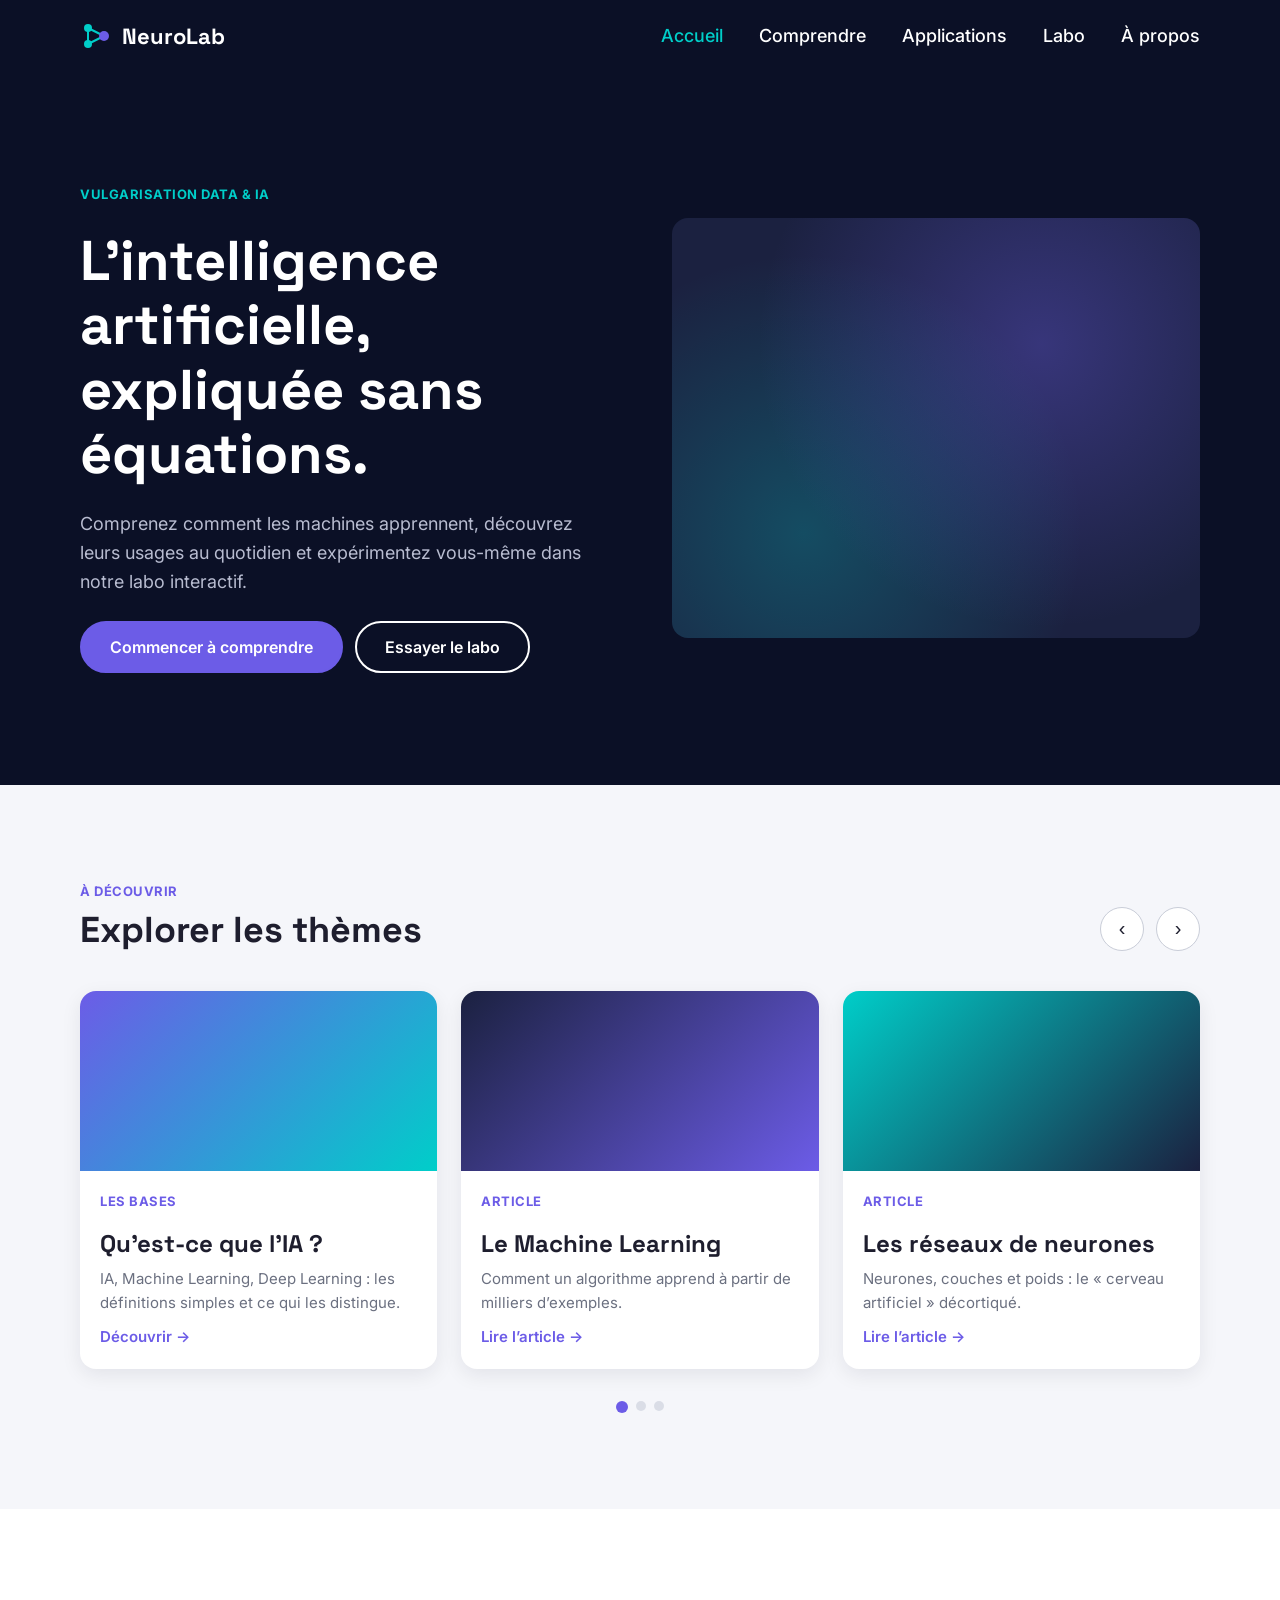
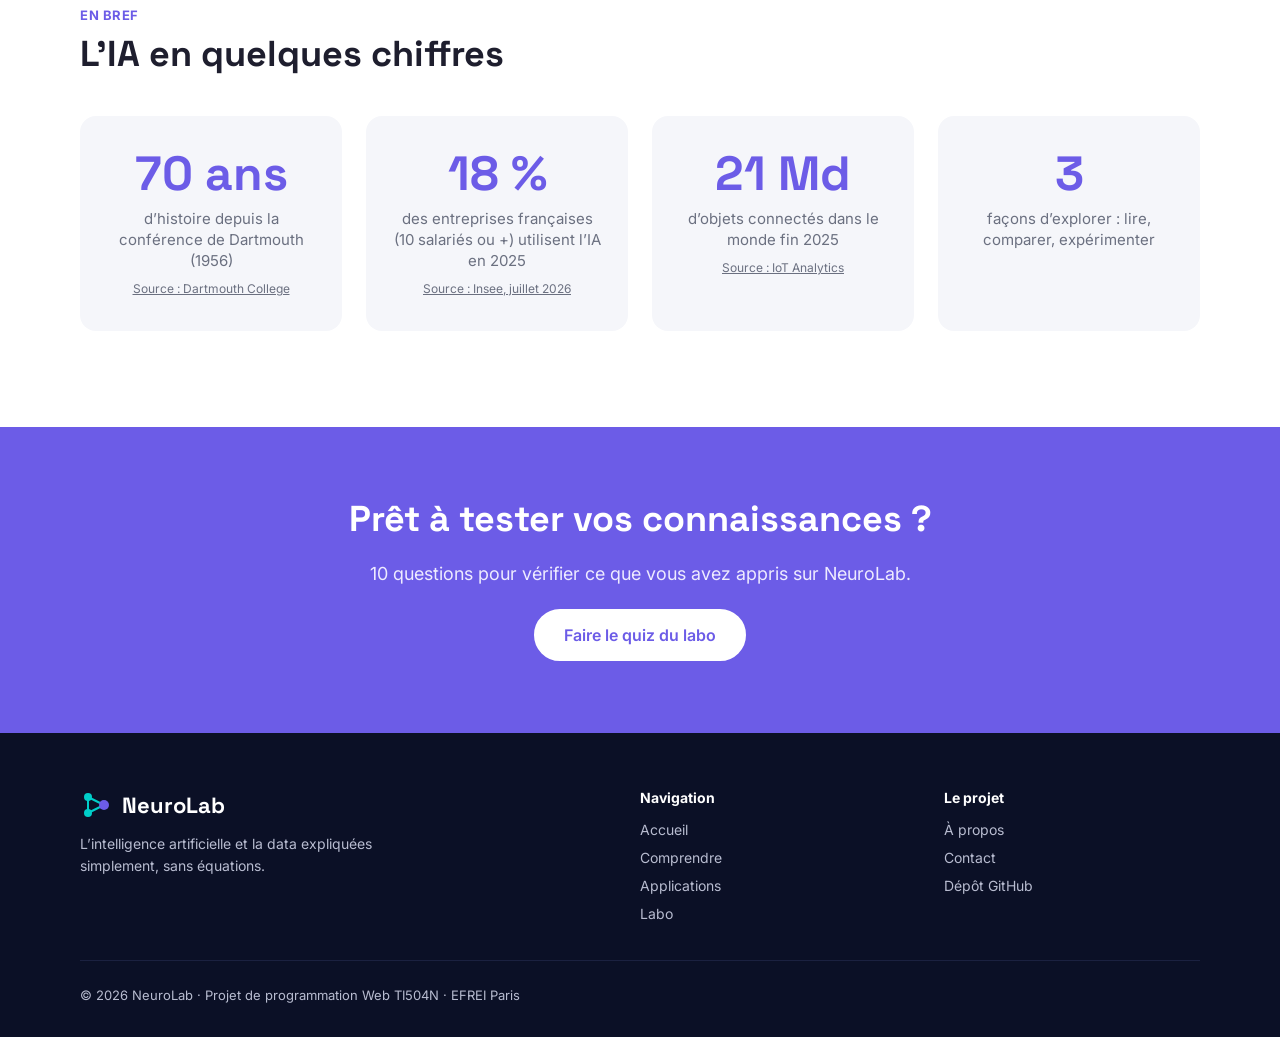
==== index.html @ 2bb8e19d "Place les fichiers de la base commune à la racine du projet" ====
<!DOCTYPE html>
<html lang="fr">
<head>
  <meta charset="UTF-8">
  <!-- Viewport : indispensable pour que les media queries fonctionnent sur mobile -->
  <meta name="viewport" content="width=device-width, initial-scale=1">
  <meta name="description" content="NeuroLab : la data et l'intelligence artificielle expliquées simplement, avec un labo interactif.">
  <title>NeuroLab — L'IA expliquée sans équations</title>

  <!-- Polices de la charte (Google Fonts) -->
  <link rel="preconnect" href="https://fonts.googleapis.com">
  <link rel="preconnect" href="https://fonts.gstatic.com" crossorigin>
  <link rel="stylesheet" href="https://fonts.googleapis.com/css2?family=Inter:wght@400;500;600;700&amp;family=Space+Grotesk:wght@700&amp;display=swap">

  <link rel="stylesheet" href="css/style.css">
  <!-- defer : le script attend la fin de la lecture du HTML (étape 3 de l'énoncé) -->
  <script src="js/main.js" defer></script>
</head>
<body>

  <!-- ================= EN-TÊTE (identique sur toutes les pages) ================= -->
  <header class="site-header">
    <div class="container site-header__inner">
      <a class="logo" href="index.html">
        <svg width="32" height="32" viewBox="0 0 32 32" aria-hidden="true">
          <path d="M8 8L24 16M8 24L24 16M8 8V24" stroke="#00CEC9" stroke-width="2"/>
          <circle cx="8" cy="8" r="4" fill="#00CEC9"/>
          <circle cx="8" cy="24" r="4" fill="#00CEC9"/>
          <circle cx="24" cy="16" r="5" fill="#6C5CE7"/>
        </svg>
        NeuroLab
      </a>

      <nav class="nav" aria-label="Navigation principale">
        <button class="nav__toggle" type="button" aria-expanded="false" aria-controls="menu" aria-label="Ouvrir le menu">
          <span class="nav__toggle-bar"></span>
          <span class="nav__toggle-bar"></span>
          <span class="nav__toggle-bar"></span>
        </button>
        <ul class="nav__list" id="menu">
          <li><a class="nav__link nav__link--active" href="index.html" aria-current="page">Accueil</a></li>
          <li><a class="nav__link" href="pages/comprendre.html">Comprendre</a></li>
          <li><a class="nav__link" href="pages/applications.html">Applications</a></li>
          <li><a class="nav__link" href="pages/labo.html">Labo</a></li>
          <li><a class="nav__link" href="pages/a-propos.html">À propos</a></li>
        </ul>
      </nav>
    </div>
  </header>

  <main>

    <!-- ================= HERO ================= -->
    <section class="hero">
      <div class="container hero__inner">
        <div class="hero__text">
          <p class="eyebrow">Vulgarisation data &amp; IA</p>
          <h1>L’intelligence artificielle, expliquée sans équations.</h1>
          <p class="hero__lead">
            Comprenez comment les machines apprennent, découvrez leurs usages au quotidien
            et expérimentez vous-même dans notre labo interactif.
          </p>
          <div class="hero__actions">
            <a class="btn" href="pages/comprendre.html">Commencer à comprendre</a>
            <a class="btn btn--ghost" href="pages/labo.html">Essayer le labo</a>
          </div>
        </div>
        <!-- Réseau de neurones animé : dessiné en JavaScript à l'étape 3 -->
        <canvas class="hero__visual" id="hero-canvas" aria-hidden="true"></canvas>
      </div>
    </section>

    <!-- ================= CARROUSEL DES THÈMES ================= -->
    <section class="section" aria-labelledby="titre-themes">
      <div class="container">
        <div class="carousel__head">
          <div>
            <p class="eyebrow">À découvrir</p>
            <h2 id="titre-themes">Explorer les thèmes</h2>
          </div>
          <div class="carousel__arrows">
            <button class="carousel__arrow" type="button" aria-label="Thème précédent">‹</button>
            <button class="carousel__arrow" type="button" aria-label="Thème suivant">›</button>
          </div>
        </div>

        <ul class="carousel__track">
          <li class="card">
            <div class="card__media card__media--1"></div>
            <div class="card__body">
              <p class="eyebrow">Les bases</p>
              <h3>Qu’est-ce que l’IA ?</h3>
              <p class="card__text">IA, Machine Learning, Deep Learning : les définitions simples et ce qui les distingue.</p>
              <a class="card__link" href="pages/comprendre.html">Découvrir →</a>
            </div>
          </li>
          <li class="card">
            <div class="card__media card__media--2"></div>
            <div class="card__body">
              <p class="eyebrow">Article</p>
              <h3>Le Machine Learning</h3>
              <p class="card__text">Comment un algorithme apprend à partir de milliers d’exemples.</p>
              <a class="card__link" href="pages/article-machine-learning.html">Lire l’article →</a>
            </div>
          </li>
          <li class="card">
            <div class="card__media card__media--3"></div>
            <div class="card__body">
              <p class="eyebrow">Article</p>
              <h3>Les réseaux de neurones</h3>
              <p class="card__text">Neurones, couches et poids : le « cerveau artificiel » décortiqué.</p>
              <a class="card__link" href="pages/article-reseaux-neurones.html">Lire l’article →</a>
            </div>
          </li>
        </ul>

        <div class="carousel__dots">
          <button class="carousel__dot carousel__dot--active" type="button" aria-label="Thème 1"></button>
          <button class="carousel__dot" type="button" aria-label="Thème 2"></button>
          <button class="carousel__dot" type="button" aria-label="Thème 3"></button>
        </div>
      </div>
    </section>

    <!-- ================= CHIFFRES CLÉS ================= -->
    <section class="section section--white" aria-labelledby="titre-chiffres">
      <div class="container">
        <p class="eyebrow">En bref</p>
        <h2 class="section__title" id="titre-chiffres">L’IA en quelques chiffres</h2>

        <ul class="stats">
          <li class="stat">
            <span class="stat__value">70 ans</span>
            <span class="stat__label">d’histoire depuis la conférence de Dartmouth (1956)</span>
            <a class="stat__source" href="https://home.dartmouth.edu/about/artificial-intelligence-ai-coined-dartmouth">Source : Dartmouth College</a>
          </li>
          <li class="stat">
            <span class="stat__value">18 %</span>
            <span class="stat__label">des entreprises françaises (10 salariés ou +) utilisent l’IA en 2025</span>
            <a class="stat__source" href="https://www.insee.fr/fr/statistiques/fichier/version-html/9025878/IP2120.pdf">Source : Insee, juillet 2026</a>
          </li>
          <li class="stat">
            <span class="stat__value">21 Md</span>
            <span class="stat__label">d’objets connectés dans le monde fin 2025</span>
            <a class="stat__source" href="https://iotbusinessnews.com/2025/10/30/state-of-iot-2025-number-of-connected-iot-devices-growing-14-to-21-1-billion-globally/">Source : IoT Analytics</a>
          </li>
          <li class="stat">
            <span class="stat__value">3</span>
            <span class="stat__label">façons d’explorer : lire, comparer, expérimenter</span>
          </li>
        </ul>
      </div>
    </section>

    <!-- ================= APPEL À L'ACTION ================= -->
    <section class="cta">
      <div class="container cta__inner">
        <h2>Prêt à tester vos connaissances ?</h2>
        <p class="cta__text">10 questions pour vérifier ce que vous avez appris sur NeuroLab.</p>
        <a class="btn btn--light" href="pages/labo.html">Faire le quiz du labo</a>
      </div>
    </section>

  </main>

  <!-- ================= PIED DE PAGE (identique sur toutes les pages) ================= -->
  <footer class="site-footer">
    <div class="container">
      <div class="site-footer__cols">
        <div>
          <a class="logo" href="index.html">
            <svg width="32" height="32" viewBox="0 0 32 32" aria-hidden="true">
              <path d="M8 8L24 16M8 24L24 16M8 8V24" stroke="#00CEC9" stroke-width="2"/>
              <circle cx="8" cy="8" r="4" fill="#00CEC9"/>
              <circle cx="8" cy="24" r="4" fill="#00CEC9"/>
              <circle cx="24" cy="16" r="5" fill="#6C5CE7"/>
            </svg>
            NeuroLab
          </a>
          <p class="site-footer__about">L’intelligence artificielle et la data expliquées simplement, sans équations.</p>
        </div>

        <nav aria-label="Navigation du pied de page">
          <p class="site-footer__title">Navigation</p>
          <ul class="site-footer__list">
            <li><a href="index.html">Accueil</a></li>
            <li><a href="pages/comprendre.html">Comprendre</a></li>
            <li><a href="pages/applications.html">Applications</a></li>
            <li><a href="pages/labo.html">Labo</a></li>
          </ul>
        </nav>

        <div>
          <p class="site-footer__title">Le projet</p>
          <ul class="site-footer__list">
            <li><a href="pages/a-propos.html">À propos</a></li>
            <li><a href="pages/a-propos.html#contact">Contact</a></li>
            <li><a href="https://github.com/Yoannlcf/neurolab">Dépôt GitHub</a></li>
          </ul>
        </div>
      </div>

      <p class="site-footer__copy">© 2026 NeuroLab · Projet de programmation Web TI504N · EFREI Paris</p>
    </div>
  </footer>

</body>
</html>
---- css/style.css ----
/* =========================================================
   NeuroLab — feuille de style commune à toutes les pages
   Ordre : 1. variables  2. base  3. composants communs
           4. header  5. footer  6. sections de l'accueil
           7. pages internes  8. responsive
   ========================================================= */


/* ---------- 1. VARIABLES (charte graphique de la maquette) ---------- */
/* Une couleur ou une taille n'est écrite qu'une fois : pour changer
   la charte, on modifie seulement ces lignes. */
:root {
  --color-dark: #0B1026;        /* bleu nuit : header, hero, footer */
  --color-dark-2: #1B2140;      /* bleu nuit clair : fonds de médias */
  --color-primary: #6C5CE7;     /* violet : boutons et liens (= action) */
  --color-primary-light: #EEEBFF;
  --color-accent: #00CEC9;      /* cyan : repères (lien actif, fil d'Ariane) */
  --color-bg: #F5F6FA;          /* fond clair des zones de lecture */
  --color-white: #FFFFFF;
  --color-text: #1E1E2E;
  --color-muted: #6B7080;       /* texte secondaire */
  --color-soft: #B8BCD0;        /* texte secondaire sur fond sombre */
  --color-line: #C9CDD8;
  --color-placeholder: #DADDE6;

  --font-title: "Space Grotesk", Arial, sans-serif;
  --font-text: "Inter", Arial, sans-serif;

  --radius: 16px;
  --shadow: 0 6px 20px rgba(10, 15, 38, 0.08);
  --container: 1280px;          /* 1440 px de maquette - 2 x 80 px de marge */
  --gutter: 80px;               /* marge horizontale des sections */
}


/* ---------- 2. BASE ---------- */
/* box-sizing: border-box : la largeur d'un élément inclut son padding
   et sa bordure, ce qui rend les calculs de mise en page prévisibles. */
*,
*::before,
*::after {
  box-sizing: border-box;
}

body {
  margin: 0;
  font-family: var(--font-text);
  font-size: 1.125rem;          /* 18 px */
  line-height: 1.6;
  color: var(--color-text);
  background-color: var(--color-bg);
}

h1,
h2,
h3 {
  margin: 0;
  font-family: var(--font-title);
  line-height: 1.15;
}

h1 { font-size: 3.5rem; }       /* 56 px */
h2 { font-size: 2.25rem; }      /* 36 px */
h3 { font-size: 1.5rem; }       /* 24 px */

p {
  margin: 0;
}

img,
canvas {
  display: block;
  max-width: 100%;              /* une image ne dépasse jamais son conteneur */
}

a {
  color: var(--color-primary);
}

/* Contour visible au clavier (accessibilité) */
:focus-visible {
  outline: 3px solid var(--color-accent);
  outline-offset: 3px;
}


/* ---------- 3. COMPOSANTS COMMUNS ---------- */
/* Centre le contenu et limite sa largeur sur les grands écrans */
.container {
  width: 100%;
  max-width: calc(var(--container) + 2 * var(--gutter));
  margin: 0 auto;
  padding: 0 var(--gutter);
}

.section {
  padding: 96px 0;
}

.section--white {
  background-color: var(--color-white);
}

.section__title {
  margin-bottom: 40px;
}

/* Petit sur-titre en majuscules au-dessus d'un titre */
.eyebrow {
  margin-bottom: 8px;
  font-size: 0.8125rem;
  font-weight: 700;
  letter-spacing: 0.04em;
  text-transform: uppercase;
  color: var(--color-primary);
}

/* Boutons : <a> ou <button> avec la classe .btn */
.btn {
  display: inline-block;
  padding: 14px 28px;
  border: 2px solid var(--color-primary);
  border-radius: 999px;         /* forme « pilule » */
  font: 600 1rem var(--font-text);
  text-align: center;
  text-decoration: none;
  color: var(--color-white);
  background-color: var(--color-primary);
  cursor: pointer;
  transition: transform 0.2s, background-color 0.2s;
}

.btn:hover {
  transform: translateY(-2px);
}

.btn--ghost {                   /* bouton secondaire : contour seulement */
  background-color: transparent;
  border-color: var(--color-white);
}

.btn--ghost:hover {
  background-color: rgba(255, 255, 255, 0.1);
}

.btn--light {                   /* bouton blanc sur fond violet */
  color: var(--color-primary);
  background-color: var(--color-white);
  border-color: var(--color-white);
}

/* Carte (carrousel, liens vers les articles, etc.) */
.card {
  overflow: hidden;
  border-radius: var(--radius);
  background-color: var(--color-white);
  box-shadow: var(--shadow);
}

.card__media {
  height: 180px;
  background-color: var(--color-placeholder);
}

.card__body {
  display: flex;
  flex-direction: column;
  gap: 10px;
  padding: 20px;
}

.card__text {
  font-size: 0.9375rem;
  color: var(--color-muted);
}

.card__link {
  font-size: 0.9375rem;
  font-weight: 600;
  text-decoration: none;
}

.card__link:hover {
  text-decoration: underline;
}


/* ---------- 4. HEADER ---------- */
.site-header {
  position: sticky;             /* reste visible en haut pendant le défilement */
  top: 0;
  z-index: 10;
  background-color: var(--color-dark);
}

.site-header__inner {
  display: flex;
  align-items: center;
  justify-content: space-between;
  min-height: 72px;
}

.logo {
  display: flex;
  align-items: center;
  gap: 10px;
  font: 700 1.375rem var(--font-title);
  color: var(--color-white);
  text-decoration: none;
}

.nav__list {
  display: flex;
  gap: 36px;
  margin: 0;
  padding: 0;
  list-style: none;
}

.nav__link {
  font-weight: 500;
  color: var(--color-white);
  text-decoration: none;
}

.nav__link:hover,
.nav__link--active {            /* page en cours : en cyan */
  color: var(--color-accent);
}

/* Le bouton burger n'apparaît que sur mobile (voir partie 8) */
.nav__toggle {
  display: none;
  padding: 6px;
  border: none;
  background: none;
  cursor: pointer;
}

.nav__toggle-bar {
  display: block;
  width: 24px;
  height: 2px;
  margin: 5px 0;
  border-radius: 2px;
  background-color: var(--color-white);
  transition: transform 0.25s, opacity 0.25s;
}


/* ---------- 5. FOOTER ---------- */
.site-footer {
  padding: 56px 0 32px;
  color: var(--color-soft);
  background-color: var(--color-dark);
}

.site-footer__cols {
  display: grid;
  grid-template-columns: 2fr 1fr 1fr;
  gap: 48px;
  padding-bottom: 32px;
  border-bottom: 1px solid var(--color-dark-2);
}

.site-footer__about {
  margin-top: 12px;
  max-width: 340px;
  font-size: 0.875rem;
}

.site-footer__title {
  margin: 0 0 10px;
  font: 700 0.875rem var(--font-text);
  color: var(--color-white);
}

.site-footer__list {
  margin: 0;
  padding: 0;
  list-style: none;
  font-size: 0.875rem;
  line-height: 2;
}

.site-footer__list a {
  color: var(--color-soft);
  text-decoration: none;
}

.site-footer__list a:hover {
  color: var(--color-accent);
}

.site-footer__copy {
  margin-top: 24px;
  font-size: 0.8125rem;
}


/* ---------- 6. ACCUEIL ---------- */
/* Hero : texte à gauche, animation à droite */
.hero {
  padding: 112px 0;
  color: var(--color-white);
  background-color: var(--color-dark);
}

.hero__inner {
  display: grid;
  grid-template-columns: 1fr 1fr;
  align-items: center;
  gap: 64px;
}

.hero__text {
  display: flex;
  flex-direction: column;
  align-items: flex-start;
  gap: 24px;
}

.hero .eyebrow {
  margin: 0;
  color: var(--color-accent);
}

.hero__lead {
  color: var(--color-soft);
}

.hero__actions {
  display: flex;
  flex-wrap: wrap;
  gap: 12px;
}

/* Zone du futur canvas animé (étape 3) : un dégradé sert de fond
   tant que le JavaScript n'a pas dessiné le réseau de neurones. */
.hero__visual {
  width: 100%;
  height: 420px;
  border-radius: var(--radius);
  background: radial-gradient(circle at 70% 30%, rgba(108, 92, 231, 0.35), transparent 60%),
              radial-gradient(circle at 25% 75%, rgba(0, 206, 201, 0.25), transparent 55%),
              var(--color-dark-2);
}

/* Carrousel des thèmes */
.carousel__head {
  display: flex;
  align-items: flex-end;
  justify-content: space-between;
  gap: 16px;
  margin-bottom: 40px;
}

.carousel__arrows {
  display: flex;
  gap: 12px;
}

.carousel__arrow {
  display: grid;
  place-items: center;
  width: 44px;
  height: 44px;
  border: 1px solid var(--color-line);
  border-radius: 50%;
  font-size: 1.25rem;
  color: var(--color-text);
  background-color: var(--color-white);
  cursor: pointer;
}

.carousel__arrow:hover {
  border-color: var(--color-primary);
  color: var(--color-primary);
}

.carousel__track {
  display: grid;
  grid-template-columns: repeat(3, 1fr);
  gap: 24px;
  margin: 0;
  padding: 0;
  list-style: none;
}

.carousel__dots {
  display: flex;
  justify-content: center;
  gap: 8px;
  margin-top: 32px;
}

.carousel__dot {
  width: 10px;
  height: 10px;
  padding: 0;
  border: none;
  border-radius: 50%;
  background-color: var(--color-placeholder);
  cursor: pointer;
}

.carousel__dot--active {
  width: 12px;
  height: 12px;
  background-color: var(--color-primary);
}

/* Couleurs des visuels provisoires des cartes (en attendant les images) */
.card__media--1 { background: linear-gradient(135deg, var(--color-primary), var(--color-accent)); }
.card__media--2 { background: linear-gradient(135deg, var(--color-dark-2), var(--color-primary)); }
.card__media--3 { background: linear-gradient(135deg, var(--color-accent), var(--color-dark-2)); }

/* Chiffres clés */
.stats {
  display: grid;
  grid-template-columns: repeat(4, 1fr);
  gap: 24px;
  margin: 0;
  padding: 0;
  list-style: none;
}

.stat {
  display: flex;
  flex-direction: column;
  gap: 8px;
  padding: 32px 24px;
  border-radius: var(--radius);
  text-align: center;
  background-color: var(--color-bg);
}

.stat__value {
  font: 700 3rem/1.1 var(--font-title);
  color: var(--color-primary);
}

.stat__label {
  font-size: 0.9375rem;
  line-height: 1.4;
  color: var(--color-muted);
}

.stat__source {
  font-size: 0.75rem;
  color: var(--color-muted);
}

/* Appel à l'action final */
.cta {
  padding: 72px 0;
  text-align: center;
  color: var(--color-white);
  background-color: var(--color-primary);
}

.cta__inner {
  display: flex;
  flex-direction: column;
  align-items: center;
  gap: 20px;
}

.cta__text {
  color: var(--color-primary-light);
}


/* ---------- 7. PAGES INTERNES ---------- */
/* Bandeau sombre en haut de chaque page de contenu */
.page-banner {
  padding: 72px 0;
  color: var(--color-white);
  background-color: var(--color-dark);
}

.breadcrumb {
  margin: 0 0 16px;
  padding: 0;
  list-style: none;
  font-size: 0.8125rem;
  font-weight: 600;
}

.breadcrumb li {
  display: inline;
}

.breadcrumb li + li::before {   /* séparateur « / » entre les liens */
  content: " / ";
  color: var(--color-soft);
}

.breadcrumb a {
  color: var(--color-accent);
  text-decoration: none;
}

.breadcrumb [aria-current] {
  color: var(--color-soft);
}

.page-banner__lead {
  margin-top: 16px;
  max-width: 800px;
  color: var(--color-soft);
}


/* ---------- 8. RESPONSIVE ---------- */
/* Tablette (768 px et moins) */
@media (max-width: 768px) {
  :root {
    --gutter: 20px;
  }

  body {
    font-size: 0.9375rem;       /* 15 px */
  }

  h1 { font-size: 2.125rem; }   /* 34 px */
  h2 { font-size: 1.625rem; }   /* 26 px */
  h3 { font-size: 1.25rem; }    /* 20 px */

  .section,
  .hero {
    padding: 48px 0;
  }

  .page-banner {
    padding: 40px 0;
  }

  /* Menu burger : le bouton apparaît, la liste est cachée
     jusqu'à ce que main.js ajoute la classe .nav--open */
  .nav__toggle {
    display: block;
  }

  .nav__list {
    display: none;
    position: absolute;
    top: 100%;
    left: 0;
    right: 0;
    flex-direction: column;
    gap: 0;
    padding: 8px var(--gutter) 16px;
    border-top: 1px solid var(--color-dark-2);
    background-color: var(--color-dark);
    box-shadow: 0 12px 24px rgba(0, 0, 0, 0.35);  /* détache le menu du contenu */
  }

  .nav--open .nav__list {
    display: flex;
  }

  .nav__link {
    display: block;
    padding: 12px 0;
  }

  /* Le burger se transforme en croix quand le menu est ouvert */
  .nav--open .nav__toggle-bar:nth-child(1) { transform: translateY(7px) rotate(45deg); }
  .nav--open .nav__toggle-bar:nth-child(2) { opacity: 0; }
  .nav--open .nav__toggle-bar:nth-child(3) { transform: translateY(-7px) rotate(-45deg); }

  /* Les colonnes s'empilent */
  .hero__inner,
  .carousel__track {
    grid-template-columns: 1fr;
    gap: 32px;
  }

  .hero__visual {
    height: 220px;
  }

  .carousel__track {
    gap: 24px;
  }

  .stats {
    grid-template-columns: 1fr 1fr;
    gap: 12px;
  }

  .stat {
    padding: 20px 12px;
  }

  .stat__value {
    font-size: 1.75rem;
  }

  .cta {
    padding: 40px 0;
  }

  .site-footer__cols {
    grid-template-columns: 1fr;
    gap: 24px;
    text-align: center;
  }

  .site-footer .logo {
    justify-content: center;
  }

  .site-footer__about {
    margin: 12px auto 0;
  }

  .site-footer__copy {
    text-align: center;
  }
}

/* Mobile (480 px et moins) */
@media (max-width: 480px) {
  .hero__actions,
  .hero__actions .btn {
    width: 100%;                /* boutons pleine largeur, plus faciles à toucher */
  }

  .carousel__arrows {
    display: none;              /* sur mobile, on fera défiler au doigt (étape 3) */
  }
}
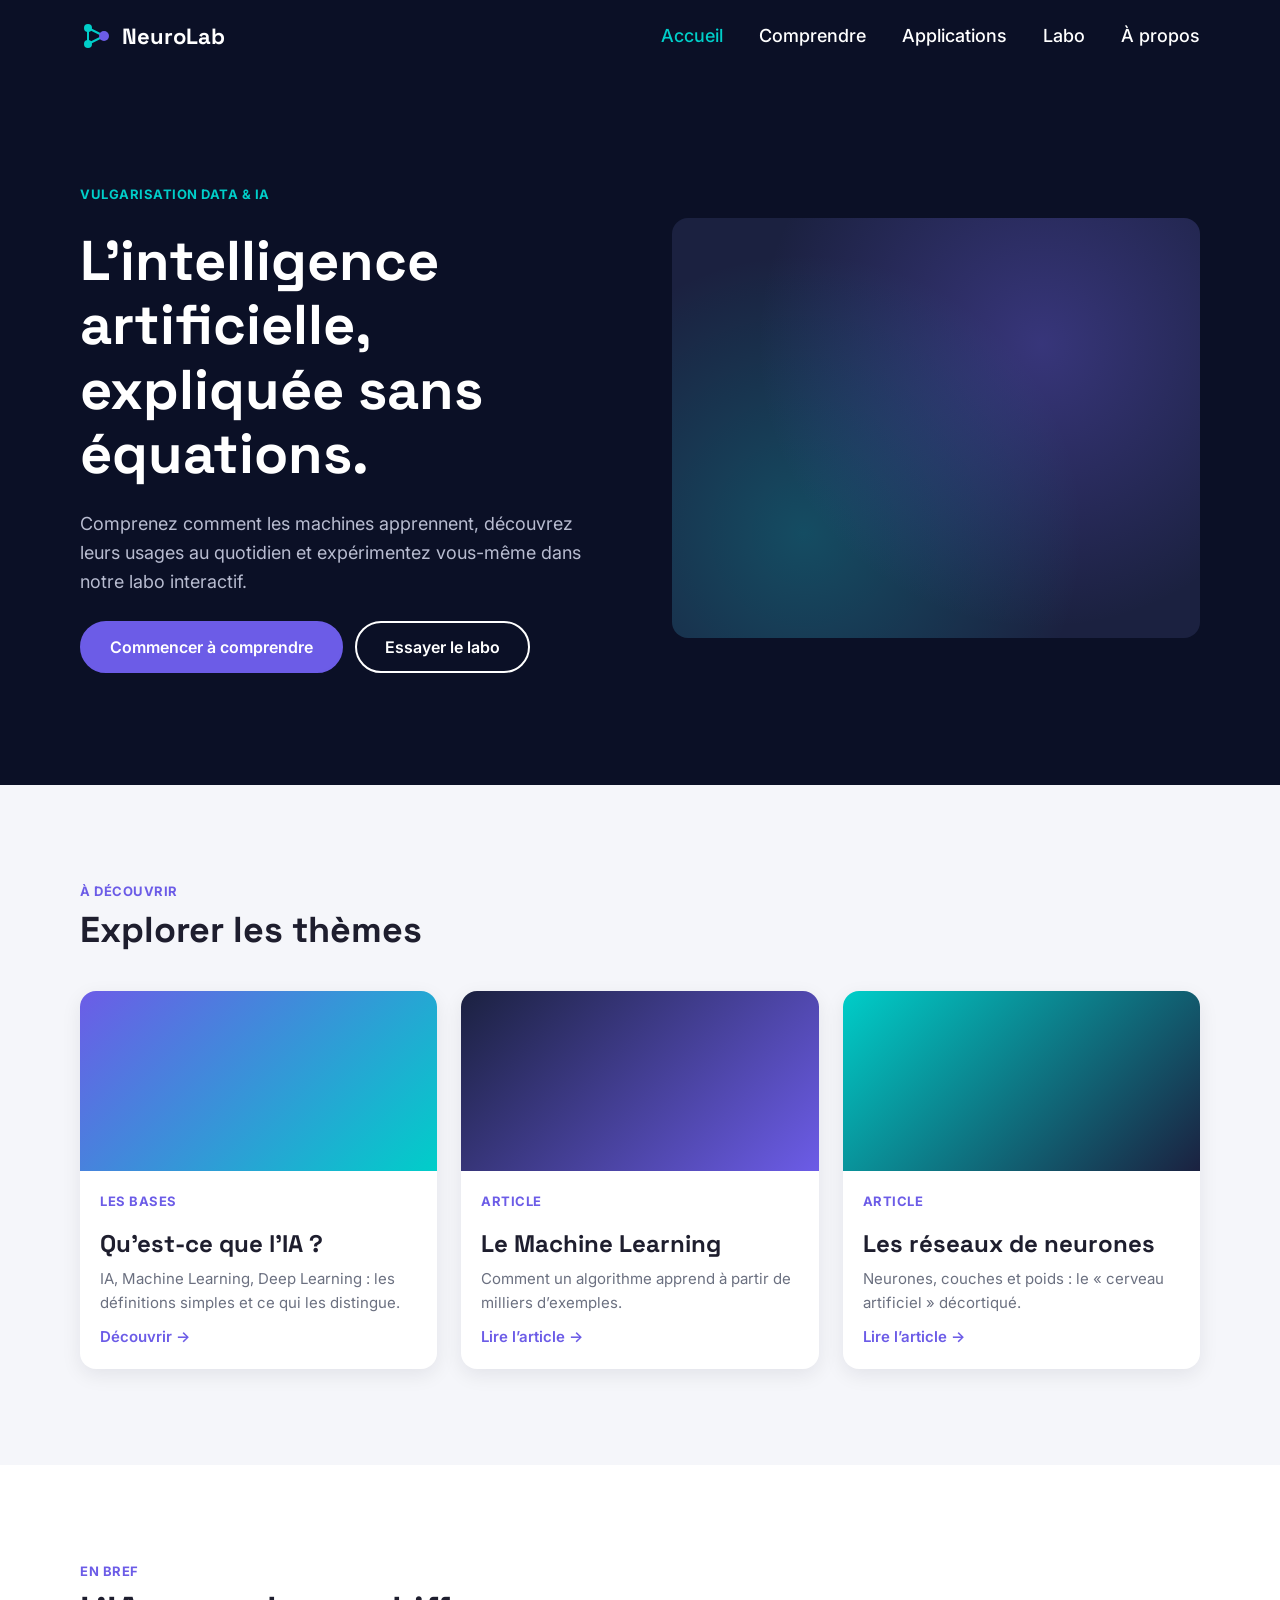
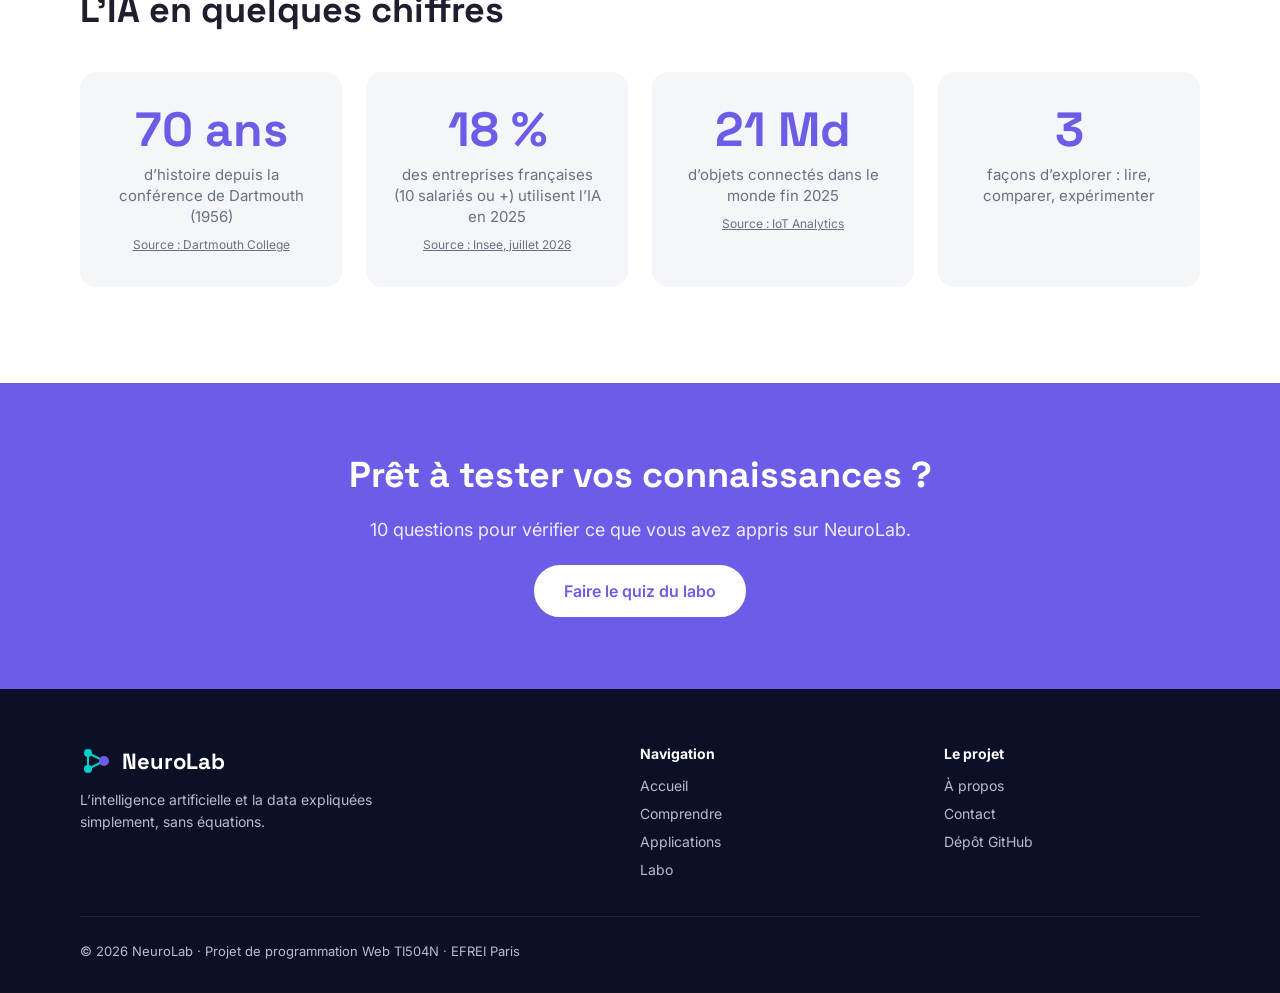
==== commit 6ef40540: "Ajoute la validation du formulaire et met à jour l'accueil et le README" ====
--- a/index.html
+++ b/index.html
@@ -65,8 +65,8 @@
             <a class="btn btn--ghost" href="pages/labo.html">Essayer le labo</a>
           </div>
         </div>
-        <!-- Réseau de neurones animé : dessiné en JavaScript à l'étape 3 -->
-        <canvas class="hero__visual" id="hero-canvas" aria-hidden="true"></canvas>
+        <!-- Visuel décoratif : dégradé CSS (voir .hero__visual dans style.css) -->
+        <div class="hero__visual" aria-hidden="true"></div>
       </div>
     </section>
 
@@ -77,10 +77,6 @@
           <div>
             <p class="eyebrow">À découvrir</p>
             <h2 id="titre-themes">Explorer les thèmes</h2>
-          </div>
-          <div class="carousel__arrows">
-            <button class="carousel__arrow" type="button" aria-label="Thème précédent">‹</button>
-            <button class="carousel__arrow" type="button" aria-label="Thème suivant">›</button>
           </div>
         </div>
 
@@ -113,12 +109,6 @@
             </div>
           </li>
         </ul>
-
-        <div class="carousel__dots">
-          <button class="carousel__dot carousel__dot--active" type="button" aria-label="Thème 1"></button>
-          <button class="carousel__dot" type="button" aria-label="Thème 2"></button>
-          <button class="carousel__dot" type="button" aria-label="Thème 3"></button>
-        </div>
       </div>
     </section>
 
--- a/css/style.css
+++ b/css/style.css
@@ -149,6 +149,48 @@
   border-color: var(--color-white);
 }
 
+.btn--outline {                 /* bouton secondaire sur fond clair */
+  color: var(--color-primary);
+  background-color: transparent;
+}
+
+.btn--outline:hover {
+  background-color: var(--color-primary-light);
+}
+
+/* Étiquettes arrondies (technologies, filtres) */
+.chips {
+  display: flex;
+  flex-wrap: wrap;              /* les chips passent à la ligne si besoin */
+  gap: 10px;
+  margin: 0;
+  padding: 0;
+  list-style: none;
+}
+
+.chip {
+  padding: 8px 16px;
+  border: 1px solid var(--color-line);
+  border-radius: 999px;
+  font: 500 0.875rem var(--font-text);
+  color: var(--color-text);
+  background-color: var(--color-white);
+}
+
+button.chip {                   /* chip cliquable (filtres) */
+  cursor: pointer;
+}
+
+button.chip:hover {
+  border-color: var(--color-primary);
+}
+
+.chip--active {
+  border-color: var(--color-primary);
+  color: var(--color-white);
+  background-color: var(--color-primary);
+}
+
 /* Carte (carrousel, liens vers les articles, etc.) */
 .card {
   overflow: hidden;
@@ -335,8 +377,7 @@
   gap: 12px;
 }
 
-/* Zone du futur canvas animé (étape 3) : un dégradé sert de fond
-   tant que le JavaScript n'a pas dessiné le réseau de neurones. */
+/* Visuel décoratif du hero : deux halos de couleur sur fond bleu nuit */
 .hero__visual {
   width: 100%;
   height: 420px;
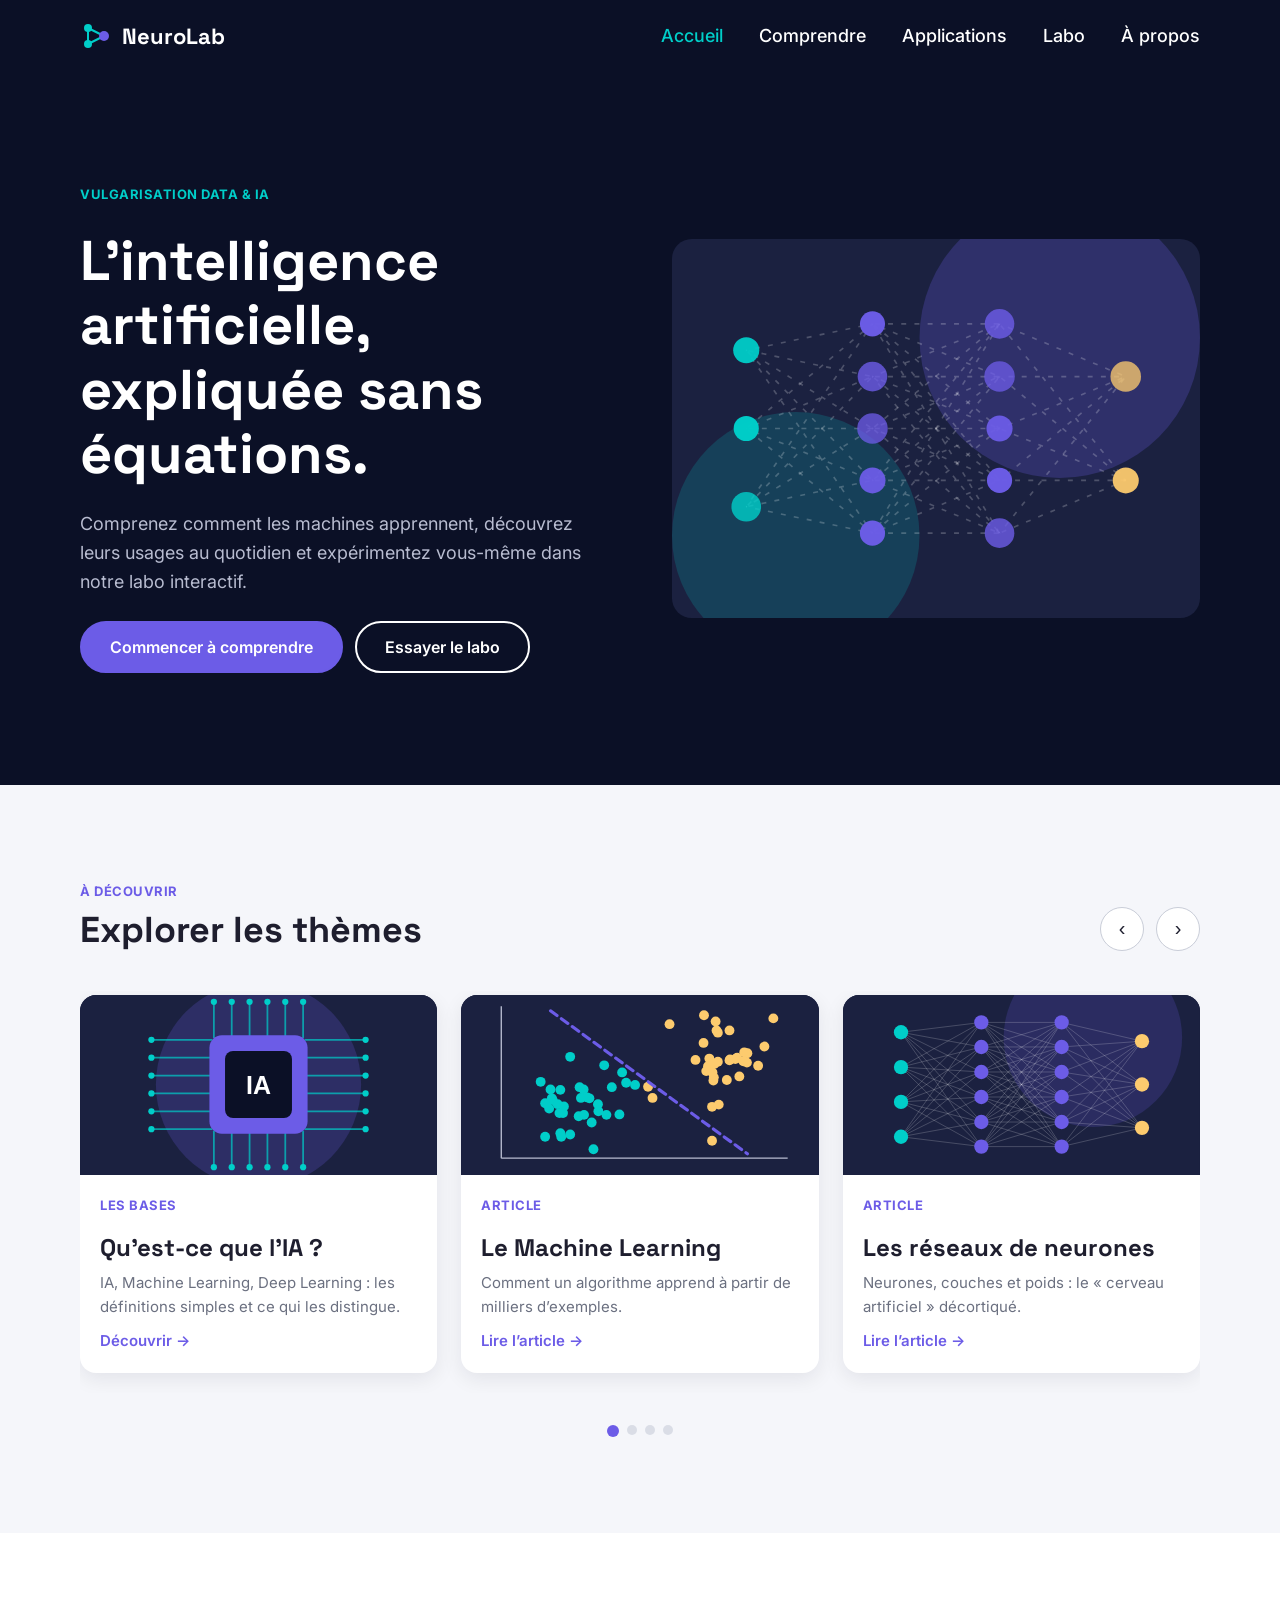
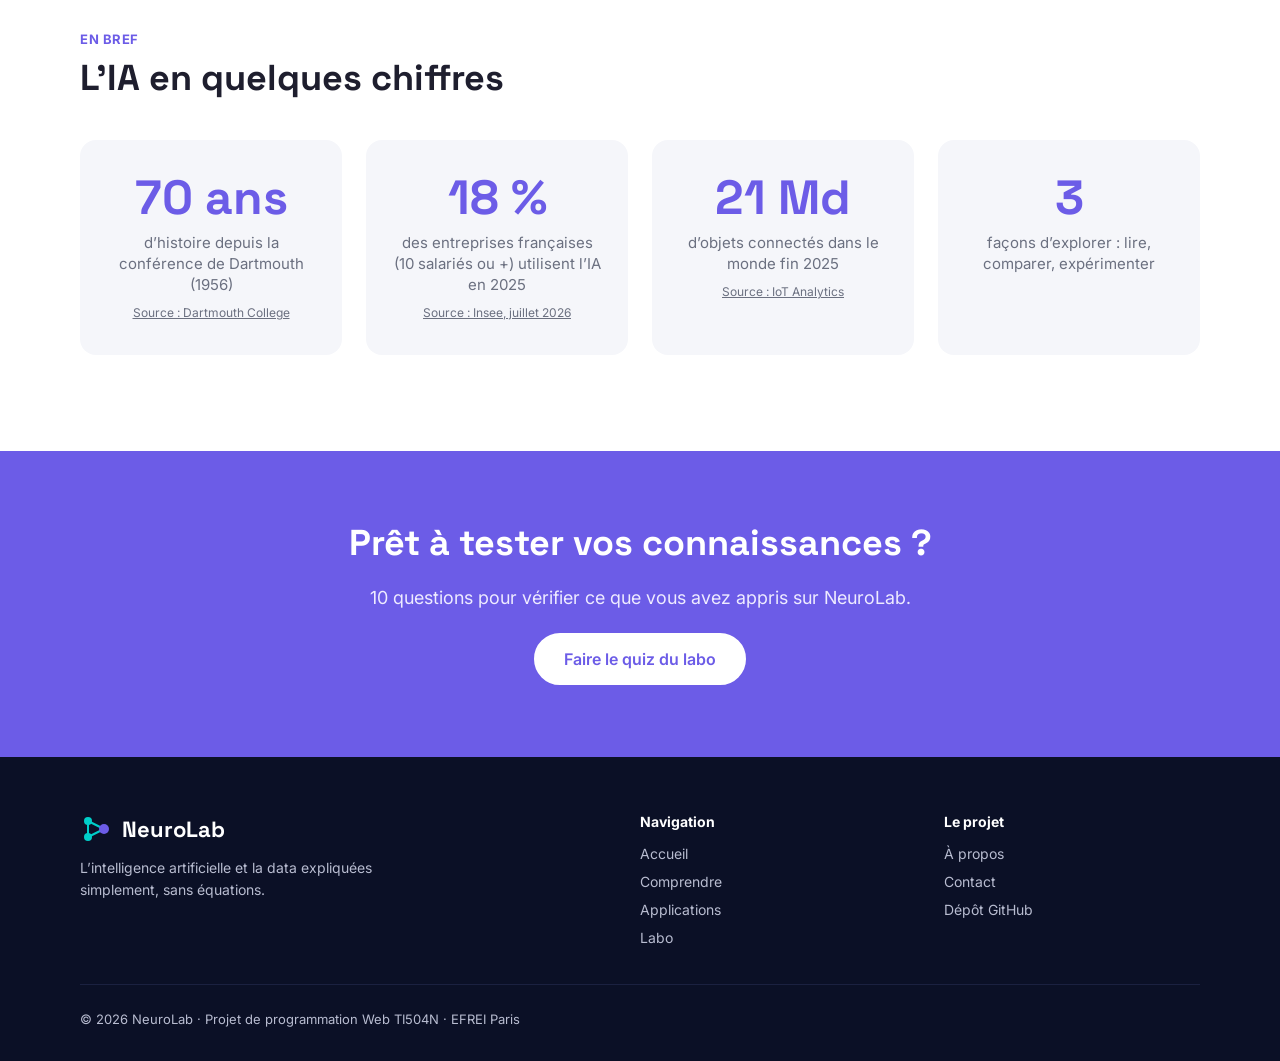
==== commit f537ae8c: "Merge pull request #8 from Yoannlcf/feature/medias Feature/medias" ====
--- a/index.html
+++ b/index.html
@@ -5,6 +5,7 @@
   <!-- Viewport : indispensable pour que les media queries fonctionnent sur mobile -->
   <meta name="viewport" content="width=device-width, initial-scale=1">
   <meta name="description" content="NeuroLab : la data et l'intelligence artificielle expliquées simplement, avec un labo interactif.">
+  <link rel="icon" href="img/favicon.svg" type="image/svg+xml">
   <title>NeuroLab — L'IA expliquée sans équations</title>
 
   <!-- Polices de la charte (Google Fonts) -->
@@ -15,6 +16,7 @@
   <link rel="stylesheet" href="css/style.css">
   <!-- defer : le script attend la fin de la lecture du HTML (étape 3 de l'énoncé) -->
   <script src="js/main.js" defer></script>
+  <script src="js/carrousel.js" defer></script>
 </head>
 <body>
 
@@ -65,24 +67,31 @@
             <a class="btn btn--ghost" href="pages/labo.html">Essayer le labo</a>
           </div>
         </div>
-        <!-- Visuel décoratif : dégradé CSS (voir .hero__visual dans style.css) -->
-        <div class="hero__visual" aria-hidden="true"></div>
+        <!-- Illustration décorative (alt vide) : les nœuds et les liaisons
+             sont animés en CSS à l'intérieur du fichier SVG -->
+        <img class="hero__visual" src="img/hero-reseau.svg" alt="" width="640" height="460">
       </div>
     </section>
 
     <!-- ================= CARROUSEL DES THÈMES ================= -->
-    <section class="section" aria-labelledby="titre-themes">
+    <section class="section carousel" aria-labelledby="titre-themes" aria-roledescription="carrousel">
       <div class="container">
         <div class="carousel__head">
           <div>
             <p class="eyebrow">À découvrir</p>
             <h2 id="titre-themes">Explorer les thèmes</h2>
           </div>
-        </div>
-
+          <div class="carousel__arrows">
+            <button class="carousel__arrow carousel__arrow--prev" type="button" aria-label="Thème précédent">‹</button>
+            <button class="carousel__arrow carousel__arrow--next" type="button" aria-label="Thème suivant">›</button>
+          </div>
+        </div>
+
+        <!-- La piste défile horizontalement (scroll-snap en CSS) ;
+             carrousel.js ajoute flèches, points et défilement automatique -->
         <ul class="carousel__track">
           <li class="card">
-            <div class="card__media card__media--1"></div>
+            <img class="card__img" src="img/theme-ia.svg" alt="" width="800" height="450" loading="lazy">
             <div class="card__body">
               <p class="eyebrow">Les bases</p>
               <h3>Qu’est-ce que l’IA ?</h3>
@@ -91,7 +100,7 @@
             </div>
           </li>
           <li class="card">
-            <div class="card__media card__media--2"></div>
+            <img class="card__img" src="img/theme-ml.svg" alt="" width="800" height="450" loading="lazy">
             <div class="card__body">
               <p class="eyebrow">Article</p>
               <h3>Le Machine Learning</h3>
@@ -100,7 +109,7 @@
             </div>
           </li>
           <li class="card">
-            <div class="card__media card__media--3"></div>
+            <img class="card__img" src="img/theme-reseaux.svg" alt="" width="800" height="450" loading="lazy">
             <div class="card__body">
               <p class="eyebrow">Article</p>
               <h3>Les réseaux de neurones</h3>
@@ -108,7 +117,36 @@
               <a class="card__link" href="pages/article-reseaux-neurones.html">Lire l’article →</a>
             </div>
           </li>
+          <li class="card">
+            <img class="card__img" src="img/theme-applications.svg" alt="" width="800" height="450" loading="lazy">
+            <div class="card__body">
+              <p class="eyebrow">Au quotidien</p>
+              <h3>L’IA autour de nous</h3>
+              <p class="card__text">Santé, transports, loisirs : un tableau pour comparer les usages.</p>
+              <a class="card__link" href="pages/applications.html">Comparer →</a>
+            </div>
+          </li>
+          <li class="card">
+            <img class="card__img" src="img/theme-labo.svg" alt="" width="800" height="450" loading="lazy">
+            <div class="card__body">
+              <p class="eyebrow">Labo</p>
+              <h3>Regrouper des points</h3>
+              <p class="card__text">Lancez l’algorithme k-means et regardez-le trouver les groupes.</p>
+              <a class="card__link" href="pages/labo.html">Expérimenter →</a>
+            </div>
+          </li>
+          <li class="card">
+            <img class="card__img" src="img/theme-quiz.svg" alt="" width="800" height="450" loading="lazy">
+            <div class="card__body">
+              <p class="eyebrow">Quiz</p>
+              <h3>Êtes-vous incollable ?</h3>
+              <p class="card__text">10 questions pour vérifier ce que vous avez retenu.</p>
+              <a class="card__link" href="pages/labo.html#titre-quiz">Faire le quiz →</a>
+            </div>
+          </li>
         </ul>
+
+        <div class="carousel__dots"></div>
       </div>
     </section>
 
--- a/css/style.css
+++ b/css/style.css
@@ -204,6 +204,14 @@
   background-color: var(--color-placeholder);
 }
 
+/* Image en haut d'une carte : remplit la zone sans se déformer */
+.card__img {
+  width: 100%;
+  height: 180px;
+  object-fit: cover;
+  background-color: var(--color-dark-2);
+}
+
 .card__body {
   display: flex;
   flex-direction: column;
@@ -377,14 +385,11 @@
   gap: 12px;
 }
 
-/* Visuel décoratif du hero : deux halos de couleur sur fond bleu nuit */
+/* Illustration du hero (SVG animé) */
 .hero__visual {
   width: 100%;
-  height: 420px;
+  height: auto;                 /* garde les proportions de l'image */
   border-radius: var(--radius);
-  background: radial-gradient(circle at 70% 30%, rgba(108, 92, 231, 0.35), transparent 60%),
-              radial-gradient(circle at 25% 75%, rgba(0, 206, 201, 0.25), transparent 55%),
-              var(--color-dark-2);
 }
 
 /* Carrousel des thèmes */
@@ -419,13 +424,27 @@
   color: var(--color-primary);
 }
 
+/* La piste défile horizontalement ; scroll-snap aligne toujours
+   une carte sur le bord gauche, à la souris comme au doigt */
 .carousel__track {
   display: grid;
-  grid-template-columns: repeat(3, 1fr);
+  grid-auto-flow: column;
+  grid-auto-columns: calc((100% - 2 * 24px) / 3);   /* 3 cartes visibles */
   gap: 24px;
   margin: 0;
-  padding: 0;
+  padding: 4px 0 20px;          /* laisse de la place à l'ombre des cartes */
+  overflow-x: auto;
+  scroll-snap-type: x mandatory;
+  scrollbar-width: none;        /* barre de défilement masquée (Firefox) */
   list-style: none;
+}
+
+.carousel__track::-webkit-scrollbar {
+  display: none;                /* barre de défilement masquée (Chrome, Safari) */
+}
+
+.carousel__track > .card {
+  scroll-snap-align: start;
 }
 
 .carousel__dots {
@@ -451,7 +470,7 @@
   background-color: var(--color-primary);
 }
 
-/* Couleurs des visuels provisoires des cartes (en attendant les images) */
+/* Couleurs de secours des anciens visuels de cartes */
 .card__media--1 { background: linear-gradient(135deg, var(--color-primary), var(--color-accent)); }
 .card__media--2 { background: linear-gradient(135deg, var(--color-dark-2), var(--color-primary)); }
 .card__media--3 { background: linear-gradient(135deg, var(--color-accent), var(--color-dark-2)); }
@@ -612,18 +631,15 @@
   .nav--open .nav__toggle-bar:nth-child(3) { transform: translateY(-7px) rotate(-45deg); }
 
   /* Les colonnes s'empilent */
-  .hero__inner,
-  .carousel__track {
+  .hero__inner {
     grid-template-columns: 1fr;
     gap: 32px;
   }
 
-  .hero__visual {
-    height: 220px;
-  }
-
+  /* Une carte et demie visible : on comprend qu'on peut faire glisser */
   .carousel__track {
-    gap: 24px;
+    grid-auto-columns: 80%;
+    gap: 16px;
   }
 
   .stats {
